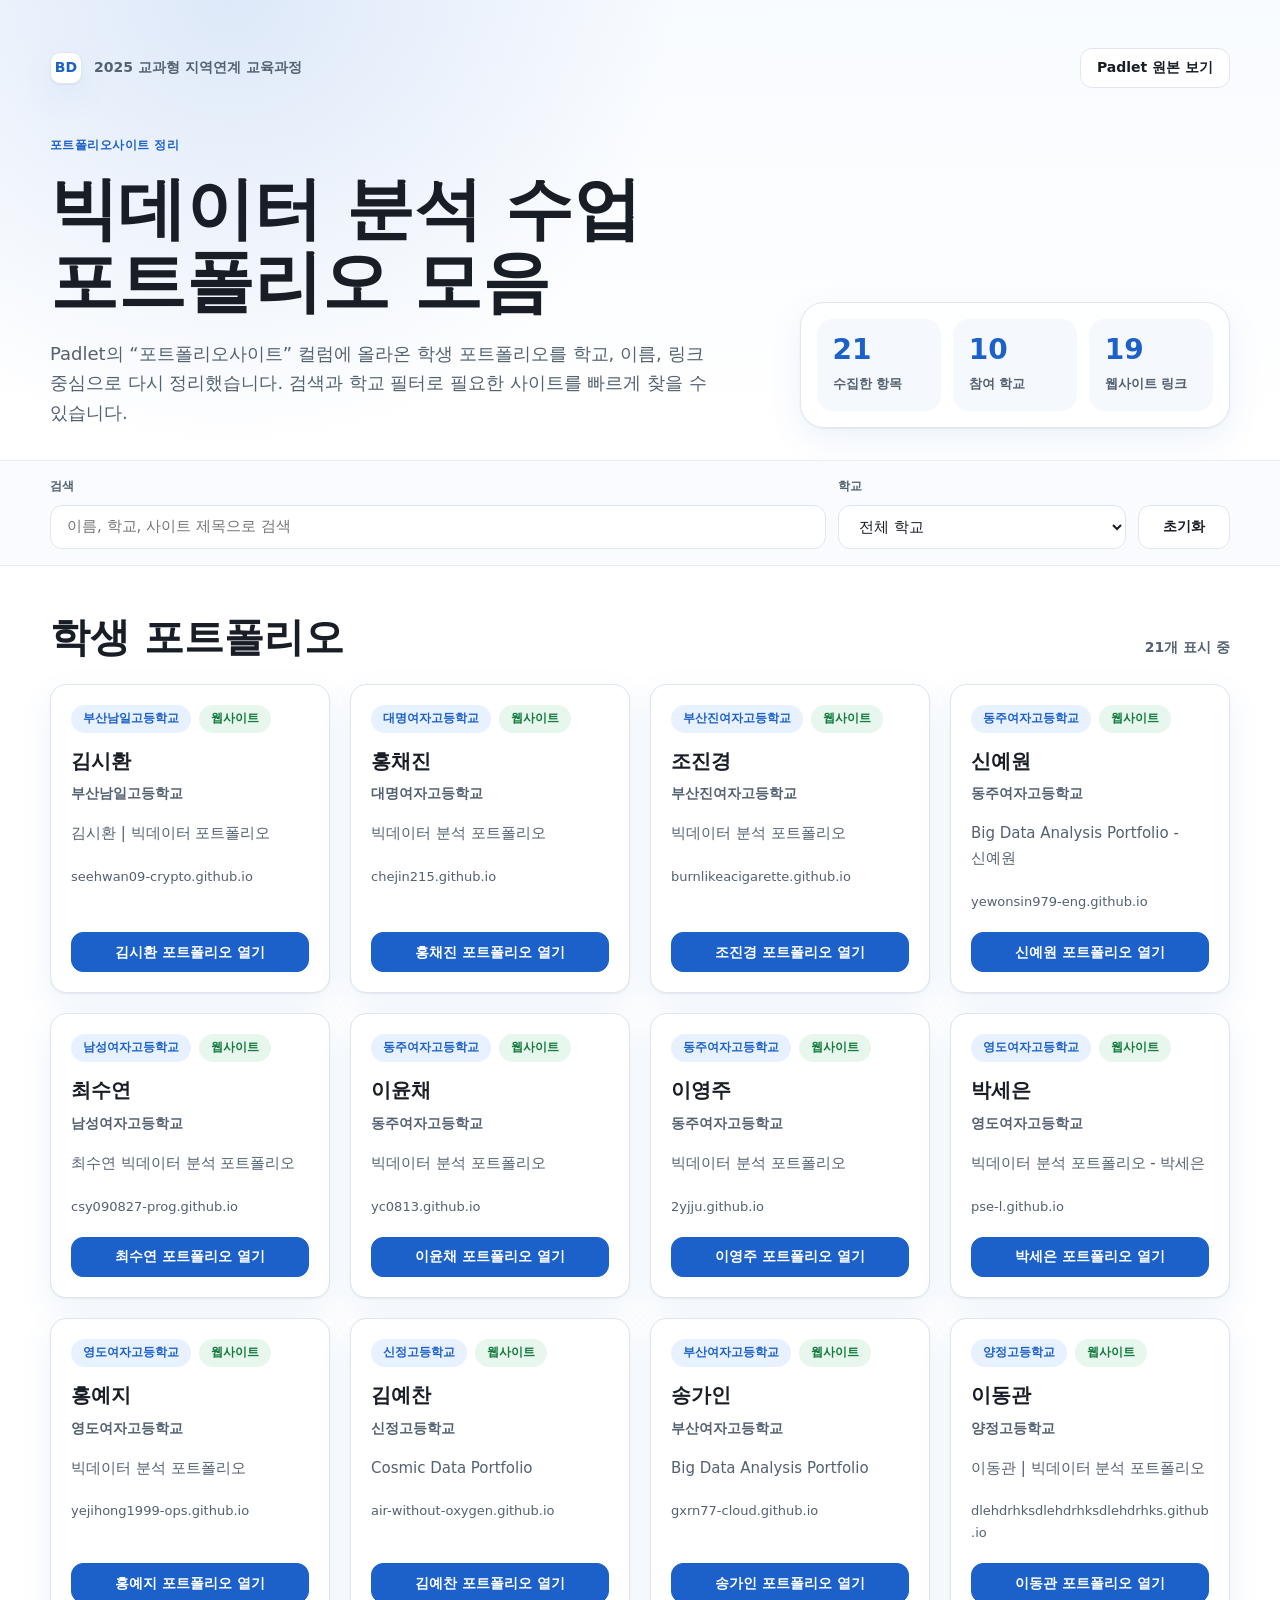
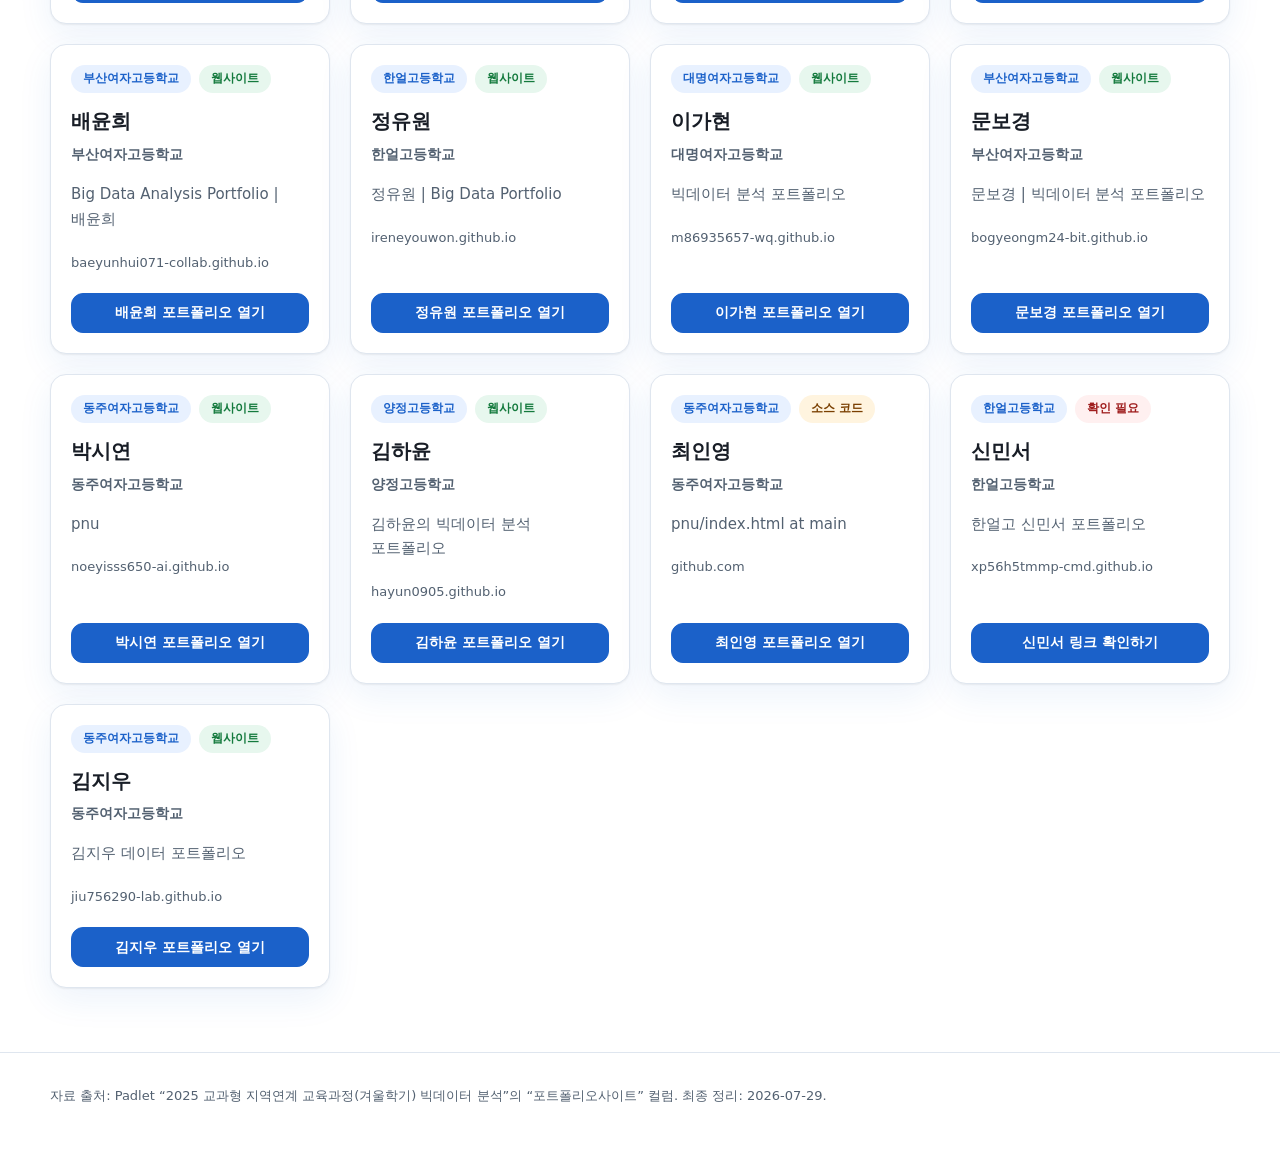
==== index.html @ 5f6cdd23 "Add files via upload" ====
<!doctype html>
<html lang="ko">
<head>
  <meta charset="utf-8">
  <meta name="viewport" content="width=device-width, initial-scale=1">
  <title>빅데이터 분석 포트폴리오 사이트 모음</title>
  <meta name="description" content="2025 교과형 지역연계 교육과정 빅데이터 분석 수업의 학생 포트폴리오 사이트를 학교별로 정리한 웹페이지입니다.">
  <style>
    :root {
      --surface-primary: #ffffff;
      --surface-secondary: #f5f8fc;
      --surface-elevated: #ffffff;
      --text-primary: #181d26;
      --text-secondary: #536171;
      --text-muted: #536171;
      --border-default: #dfe6ef;
      --border-strong: #b8c7da;
      --accent-primary: #1b61c9;
      --accent-hover: #154fa5;
      --accent-soft: #e8f1ff;
      --success: #147a3d;
      --warning: #7a3f00;
      --shadow-card: 0 1px 2px rgb(0 0 0 / 0.06), 0 12px 34px rgb(27 97 201 / 0.08);
      --space-2: 8px;
      --space-3: 12px;
      --space-4: 16px;
      --space-5: 20px;
      --space-6: 24px;
      --space-8: 32px;
      --space-12: 48px;
      --space-16: 64px;
      --radius-card: 16px;
      --radius-control: 12px;
    }

    * {
      box-sizing: border-box;
    }

    html {
      scroll-behavior: smooth;
    }

    body {
      margin: 0;
      color: var(--text-primary);
      background:
        radial-gradient(circle at 18% 0%, rgb(27 97 201 / 0.12), transparent 28rem),
        linear-gradient(180deg, #f8fbff 0%, var(--surface-primary) 28rem);
      font-family: Pretendard, "Segoe UI", "Apple SD Gothic Neo", "Malgun Gothic", system-ui, sans-serif;
      line-height: 1.65;
    }

    a {
      color: inherit;
    }

    .page {
      width: min(1180px, calc(100% - 32px));
      margin: 0 auto;
    }

    .hero {
      padding: var(--space-12) 0 var(--space-8);
    }

    .topbar {
      display: flex;
      align-items: center;
      justify-content: space-between;
      gap: var(--space-4);
      margin-bottom: var(--space-12);
    }

    .brand {
      display: inline-flex;
      align-items: center;
      gap: var(--space-3);
      color: var(--text-secondary);
      font-size: 14px;
      font-weight: 700;
    }

    .brand-mark {
      display: grid;
      width: 32px;
      height: 32px;
      place-items: center;
      border: 1px solid var(--border-default);
      border-radius: 10px;
      color: var(--accent-primary);
      background: var(--surface-elevated);
      box-shadow: var(--shadow-card);
      font-weight: 900;
    }

    .source-link,
    .reset-button,
    .card-link {
      display: inline-flex;
      min-height: 40px;
      align-items: center;
      justify-content: center;
      border-radius: var(--radius-control);
      border: 1px solid var(--border-default);
      background: var(--surface-elevated);
      color: var(--text-primary);
      font-size: 14px;
      font-weight: 750;
      text-decoration: none;
      transition: transform 160ms ease, border-color 160ms ease, background-color 160ms ease, color 160ms ease;
    }

    .source-link {
      padding: 0 var(--space-4);
    }

    .source-link:hover,
    .reset-button:hover {
      border-color: var(--border-strong);
      background: var(--accent-soft);
    }

    .source-link:focus-visible,
    .reset-button:focus-visible,
    .card-link:focus-visible,
    .control:focus-visible {
      outline: 3px solid rgb(27 97 201 / 0.24);
      outline-offset: 2px;
      border-color: var(--accent-primary);
    }

    .source-link:active,
    .reset-button:active,
    .card-link:active {
      transform: translateY(1px);
    }

    .hero-grid {
      display: grid;
      grid-template-columns: minmax(0, 1.25fr) minmax(18rem, 0.75fr);
      gap: var(--space-8);
      align-items: end;
    }

    .eyebrow {
      margin: 0 0 var(--space-4);
      color: var(--accent-primary);
      font-size: 12px;
      font-weight: 850;
      letter-spacing: 0.04em;
    }

    h1 {
      max-width: 780px;
      margin: 0;
      font-size: clamp(2.25rem, 6vw, 4.25rem);
      font-weight: 850;
      line-height: 1.08;
      letter-spacing: 0;
      word-break: keep-all;
    }

    h1 .title-line {
      display: block;
    }

    .hero-copy {
      max-width: 62ch;
      margin: var(--space-5) 0 0;
      color: var(--text-secondary);
      font-size: 18px;
      word-break: keep-all;
    }

    .summary {
      display: grid;
      grid-template-columns: repeat(3, 1fr);
      gap: var(--space-3);
      padding: var(--space-4);
      border: 1px solid var(--border-default);
      border-radius: 24px;
      background: rgb(255 255 255 / 0.82);
      box-shadow: var(--shadow-card);
    }

    .summary-item {
      min-width: 0;
      padding: var(--space-4);
      border-radius: 16px;
      background: var(--surface-secondary);
    }

    .summary-value {
      display: block;
      color: var(--accent-primary);
      font-size: 28px;
      font-weight: 850;
      line-height: 1.1;
    }

    .summary-label {
      display: block;
      margin-top: var(--space-2);
      color: var(--text-secondary);
      font-size: 13px;
      font-weight: 700;
    }

    .controls-section {
      position: sticky;
      top: 0;
      z-index: 10;
      padding: var(--space-4) 0;
      background: rgb(248 251 255 / 0.86);
      backdrop-filter: blur(16px);
      -webkit-backdrop-filter: blur(16px);
      border-top: 1px solid rgb(223 230 239 / 0.6);
      border-bottom: 1px solid rgb(223 230 239 / 0.8);
    }

    .controls {
      display: grid;
      grid-template-columns: minmax(0, 1fr) minmax(14rem, 18rem) auto;
      gap: var(--space-3);
      align-items: end;
    }

    .field {
      display: grid;
      gap: var(--space-2);
    }

    .field label {
      color: var(--text-secondary);
      font-size: 12px;
      font-weight: 800;
      letter-spacing: 0.04em;
    }

    .control {
      width: 100%;
      min-height: 44px;
      padding: 0 var(--space-4);
      border: 1px solid var(--border-default);
      border-radius: var(--radius-control);
      background: var(--surface-elevated);
      color: var(--text-primary);
      font: inherit;
      font-size: 15px;
      transition: border-color 160ms ease, box-shadow 160ms ease;
    }

    .reset-button {
      min-width: 92px;
      min-height: 44px;
      padding: 0 var(--space-4);
      cursor: pointer;
    }

    .section-head {
      display: flex;
      align-items: end;
      justify-content: space-between;
      gap: var(--space-5);
      padding: var(--space-12) 0 var(--space-6);
    }

    .section-head h2 {
      margin: 0;
      font-size: clamp(1.75rem, 4vw, 2.5rem);
      line-height: 1.15;
    }

    .result-count {
      color: var(--text-secondary);
      font-size: 14px;
      font-weight: 750;
      white-space: nowrap;
    }

    .portfolio-grid {
      display: grid;
      grid-template-columns: repeat(auto-fit, minmax(min(100%, 17rem), 1fr));
      gap: var(--space-5);
      padding-bottom: var(--space-16);
    }

    .card {
      display: grid;
      min-height: 260px;
      align-content: space-between;
      gap: var(--space-5);
      padding: var(--space-5);
      border: 1px solid var(--border-default);
      border-radius: var(--radius-card);
      background: var(--surface-elevated);
      box-shadow: var(--shadow-card);
      transition: transform 160ms ease, border-color 160ms ease, box-shadow 160ms ease;
    }

    .card:hover {
      transform: translateY(-3px);
      border-color: var(--border-strong);
      box-shadow: 0 2px 5px rgb(0 0 0 / 0.07), 0 18px 44px rgb(27 97 201 / 0.12);
    }

    .card-meta {
      display: flex;
      flex-wrap: wrap;
      gap: var(--space-2);
      margin-bottom: var(--space-4);
    }

    .chip {
      display: inline-flex;
      align-items: center;
      min-height: 28px;
      padding: 0 var(--space-3);
      border-radius: 999px;
      background: var(--accent-soft);
      color: var(--accent-primary);
      font-size: 12px;
      font-weight: 800;
    }

    .chip.status-source {
      background: #fff4df;
      color: var(--warning);
    }

    .chip.status-broken {
      background: #fff0f0;
      color: #9f1d1d;
    }

    .chip.status-live {
      background: #e7f7ee;
      color: var(--success);
    }

    .card h3 {
      margin: 0;
      font-size: 20px;
      line-height: 1.28;
    }

    .school {
      margin: var(--space-2) 0 0;
      color: var(--text-secondary);
      font-size: 14px;
      font-weight: 650;
    }

    .title {
      margin: var(--space-4) 0 0;
      color: var(--text-secondary);
      font-size: 15px;
      word-break: keep-all;
    }

    .host {
      margin: var(--space-5) 0 0;
      color: var(--text-muted);
      font-size: 13px;
      overflow-wrap: anywhere;
    }

    .card-link {
      width: 100%;
      padding: 0 var(--space-4);
      background: var(--accent-primary);
      color: #ffffff;
      border-color: var(--accent-primary);
    }

    .card-link:hover {
      background: var(--accent-hover);
      border-color: var(--accent-hover);
    }

    .empty {
      display: none;
      padding: var(--space-12);
      margin-bottom: var(--space-16);
      border: 1px solid var(--border-default);
      border-radius: 24px;
      background: var(--surface-secondary);
      color: var(--text-secondary);
      text-align: center;
      font-weight: 700;
    }

    .empty.is-visible {
      display: block;
    }

    footer {
      padding: var(--space-8) 0 var(--space-12);
      border-top: 1px solid var(--border-default);
      color: var(--text-muted);
      font-size: 13px;
    }

    @media (max-width: 820px) {
      .hero-grid,
      .controls {
        grid-template-columns: 1fr;
      }

      .topbar,
      .section-head {
        align-items: flex-start;
        flex-direction: column;
      }

      .summary {
        grid-template-columns: 1fr;
      }

      .controls-section {
        position: static;
      }

      .hero-copy {
        font-size: 16px;
      }
    }

    @media (prefers-reduced-motion: reduce) {
      *,
      *::before,
      *::after {
        scroll-behavior: auto !important;
        transition: none !important;
      }
    }
  </style>
</head>
<body>
  <header class="hero">
    <div class="page">
      <div class="topbar">
        <div class="brand" aria-label="수업명">
          <span class="brand-mark">BD</span>
          <span>2025 교과형 지역연계 교육과정</span>
        </div>
        <a class="source-link" href="https://padlet.com/pnumin625/2025-b37f85t7e5kp2ymr" target="_blank" rel="noopener noreferrer">Padlet 원본 보기</a>
      </div>
      <div class="hero-grid">
        <div>
          <p class="eyebrow">포트폴리오사이트 정리</p>
          <h1><span class="title-line">빅데이터 분석 수업</span><span class="title-line">포트폴리오 모음</span></h1>
          <p class="hero-copy">Padlet의 “포트폴리오사이트” 컬럼에 올라온 학생 포트폴리오를 학교, 이름, 링크 중심으로 다시 정리했습니다. 검색과 학교 필터로 필요한 사이트를 빠르게 찾을 수 있습니다.</p>
        </div>
        <div class="summary" aria-label="포트폴리오 요약">
          <div class="summary-item">
            <span class="summary-value" id="totalCount">21</span>
            <span class="summary-label">수집한 항목</span>
          </div>
          <div class="summary-item">
            <span class="summary-value" id="schoolCount">0</span>
            <span class="summary-label">참여 학교</span>
          </div>
          <div class="summary-item">
            <span class="summary-value" id="liveCount">0</span>
            <span class="summary-label">웹사이트 링크</span>
          </div>
        </div>
      </div>
    </div>
  </header>

  <section class="controls-section" aria-label="검색과 필터">
    <div class="page controls">
      <div class="field">
        <label for="searchInput">검색</label>
        <input class="control" id="searchInput" type="search" placeholder="이름, 학교, 사이트 제목으로 검색">
      </div>
      <div class="field">
        <label for="schoolFilter">학교</label>
        <select class="control" id="schoolFilter">
          <option value="all">전체 학교</option>
        </select>
      </div>
      <button class="reset-button" type="button" id="resetButton">초기화</button>
    </div>
  </section>

  <main class="page">
    <div class="section-head">
      <h2>학생 포트폴리오</h2>
      <div class="result-count" id="resultCount" aria-live="polite">21개 표시 중</div>
    </div>
    <section class="portfolio-grid" id="portfolioGrid" aria-label="학생 포트폴리오 카드"></section>
    <div class="empty" id="emptyState">조건에 맞는 포트폴리오가 없습니다. 검색어를 줄이거나 학교 필터를 전체로 바꿔보세요.</div>
  </main>

  <footer>
    <div class="page">자료 출처: Padlet “2025 교과형 지역연계 교육과정(겨울학기) 빅데이터 분석”의 “포트폴리오사이트” 컬럼. 최종 정리: 2026-07-29.</div>
  </footer>

  <script>
    const portfolios = [
      { name: "김시환", school: "부산남일고등학교", title: "김시환 | 빅데이터 포트폴리오", url: "https://seehwan09-crypto.github.io/PNU/#projects", status: "live" },
      { name: "홍채진", school: "대명여자고등학교", title: "빅데이터 분석 포트폴리오", url: "https://chejin215.github.io/pnu/index.html", status: "live" },
      { name: "조진경", school: "부산진여자고등학교", title: "빅데이터 분석 포트폴리오", url: "https://burnlikeacigarette.github.io/PNU/index.HTML", status: "live" },
      { name: "신예원", school: "동주여자고등학교", title: "Big Data Analysis Portfolio - 신예원", url: "https://yewonsin979-eng.github.io/pnu/", status: "live" },
      { name: "최수연", school: "남성여자고등학교", title: "최수연 빅데이터 분석 포트폴리오", url: "https://csy090827-prog.github.io/pnu/index.html", status: "live" },
      { name: "이윤채", school: "동주여자고등학교", title: "빅데이터 분석 포트폴리오", url: "https://yc0813.github.io/pnuu/", status: "live" },
      { name: "이영주", school: "동주여자고등학교", title: "빅데이터 분석 포트폴리오", url: "https://2yjju.github.io/PNU/index.html", status: "live" },
      { name: "박세은", school: "영도여자고등학교", title: "빅데이터 분석 포트폴리오 - 박세은", url: "https://pse-l.github.io/PNU/", status: "live" },
      { name: "홍예지", school: "영도여자고등학교", title: "빅데이터 분석 포트폴리오", url: "https://yejihong1999-ops.github.io/PNU/", status: "live" },
      { name: "김예찬", school: "신정고등학교", title: "Cosmic Data Portfolio", url: "https://air-without-oxygen.github.io/pnu/", status: "live" },
      { name: "송가인", school: "부산여자고등학교", title: "Big Data Analysis Portfolio", url: "https://gxrn77-cloud.github.io/pnu/index.html", status: "live" },
      { name: "이동관", school: "양정고등학교", title: "이동관 | 빅데이터 분석 포트폴리오", url: "https://dlehdrhksdlehdrhksdlehdrhks.github.io/pnu/index.html", status: "live" },
      { name: "배윤희", school: "부산여자고등학교", title: "Big Data Analysis Portfolio | 배윤희", url: "https://baeyunhui071-collab.github.io/PNU/index.html", status: "live" },
      { name: "정유원", school: "한얼고등학교", title: "정유원 | Big Data Portfolio", url: "https://ireneyouwon.github.io/pnu/index.html", status: "live" },
      { name: "이가현", school: "대명여자고등학교", title: "빅데이터 분석 포트폴리오", url: "https://m86935657-wq.github.io/pnu/index.html", status: "live" },
      { name: "문보경", school: "부산여자고등학교", title: "문보경 | 빅데이터 분석 포트폴리오", url: "https://bogyeongm24-bit.github.io/pnu/index.html", status: "live" },
      { name: "박시연", school: "동주여자고등학교", title: "pnu", url: "https://noeyisss650-ai.github.io/pnu/", status: "live" },
      { name: "김하윤", school: "양정고등학교", title: "김하윤의 빅데이터 분석 포트폴리오", url: "https://hayun0905.github.io/PNU/index.html", status: "live" },
      { name: "최인영", school: "동주여자고등학교", title: "pnu/index.html at main", url: "https://github.com/choilnyoung090830-debug/pnu/blob/main/index.html", status: "source" },
      { name: "신민서", school: "한얼고등학교", title: "한얼고 신민서 포트폴리오", url: "https://xp56h5tmmp-cmd.github.io/pnu/index.html", status: "broken" },
      { name: "김지우", school: "동주여자고등학교", title: "김지우 데이터 포트폴리오", url: "https://jiu756290-lab.github.io/pnu/index.html", status: "live" }
    ];

    const grid = document.querySelector("#portfolioGrid");
    const searchInput = document.querySelector("#searchInput");
    const schoolFilter = document.querySelector("#schoolFilter");
    const resultCount = document.querySelector("#resultCount");
    const emptyState = document.querySelector("#emptyState");
    const resetButton = document.querySelector("#resetButton");

    const schools = [...new Set(portfolios.map((item) => item.school))].sort((a, b) => a.localeCompare(b, "ko"));
    const liveItems = portfolios.filter((item) => item.status === "live");

    document.querySelector("#totalCount").textContent = portfolios.length;
    document.querySelector("#schoolCount").textContent = schools.length;
    document.querySelector("#liveCount").textContent = liveItems.length;

    for (const school of schools) {
      const option = document.createElement("option");
      option.value = school;
      option.textContent = school;
      schoolFilter.append(option);
    }

    function hostFromUrl(url) {
      try {
        return new URL(url).host;
      } catch {
        return url;
      }
    }

    function cardTemplate(item) {
      const statusText = item.status === "live" ? "웹사이트" : item.status === "source" ? "소스 코드" : "확인 필요";
      const statusClass = item.status === "live" ? "status-live" : item.status === "source" ? "status-source" : "status-broken";
      const actionText = item.status === "broken" ? `${item.name} 링크 확인하기` : `${item.name} 포트폴리오 열기`;
      return `
        <article class="card" data-name="${item.name}" data-school="${item.school}">
          <div>
            <div class="card-meta">
              <span class="chip">${item.school}</span>
              <span class="chip ${statusClass}">${statusText}</span>
            </div>
            <h3>${item.name}</h3>
            <p class="school">${item.school}</p>
            <p class="title">${item.title}</p>
            <p class="host">${hostFromUrl(item.url)}</p>
          </div>
          <a class="card-link" href="${item.url}" target="_blank" rel="noopener noreferrer">${actionText}</a>
        </article>
      `;
    }

    function render() {
      const query = searchInput.value.trim().toLowerCase();
      const selectedSchool = schoolFilter.value;
      const filtered = portfolios.filter((item) => {
        const haystack = `${item.name} ${item.school} ${item.title} ${item.url}`.toLowerCase();
        const matchesQuery = query === "" || haystack.includes(query);
        const matchesSchool = selectedSchool === "all" || item.school === selectedSchool;
        return matchesQuery && matchesSchool;
      });

      grid.innerHTML = filtered.map(cardTemplate).join("");
      resultCount.textContent = `${filtered.length}개 표시 중`;
      emptyState.classList.toggle("is-visible", filtered.length === 0);
    }

    searchInput.addEventListener("input", render);
    schoolFilter.addEventListener("change", render);
    resetButton.addEventListener("click", () => {
      searchInput.value = "";
      schoolFilter.value = "all";
      render();
      searchInput.focus();
    });

    render();
  </script>
</body>
</html>
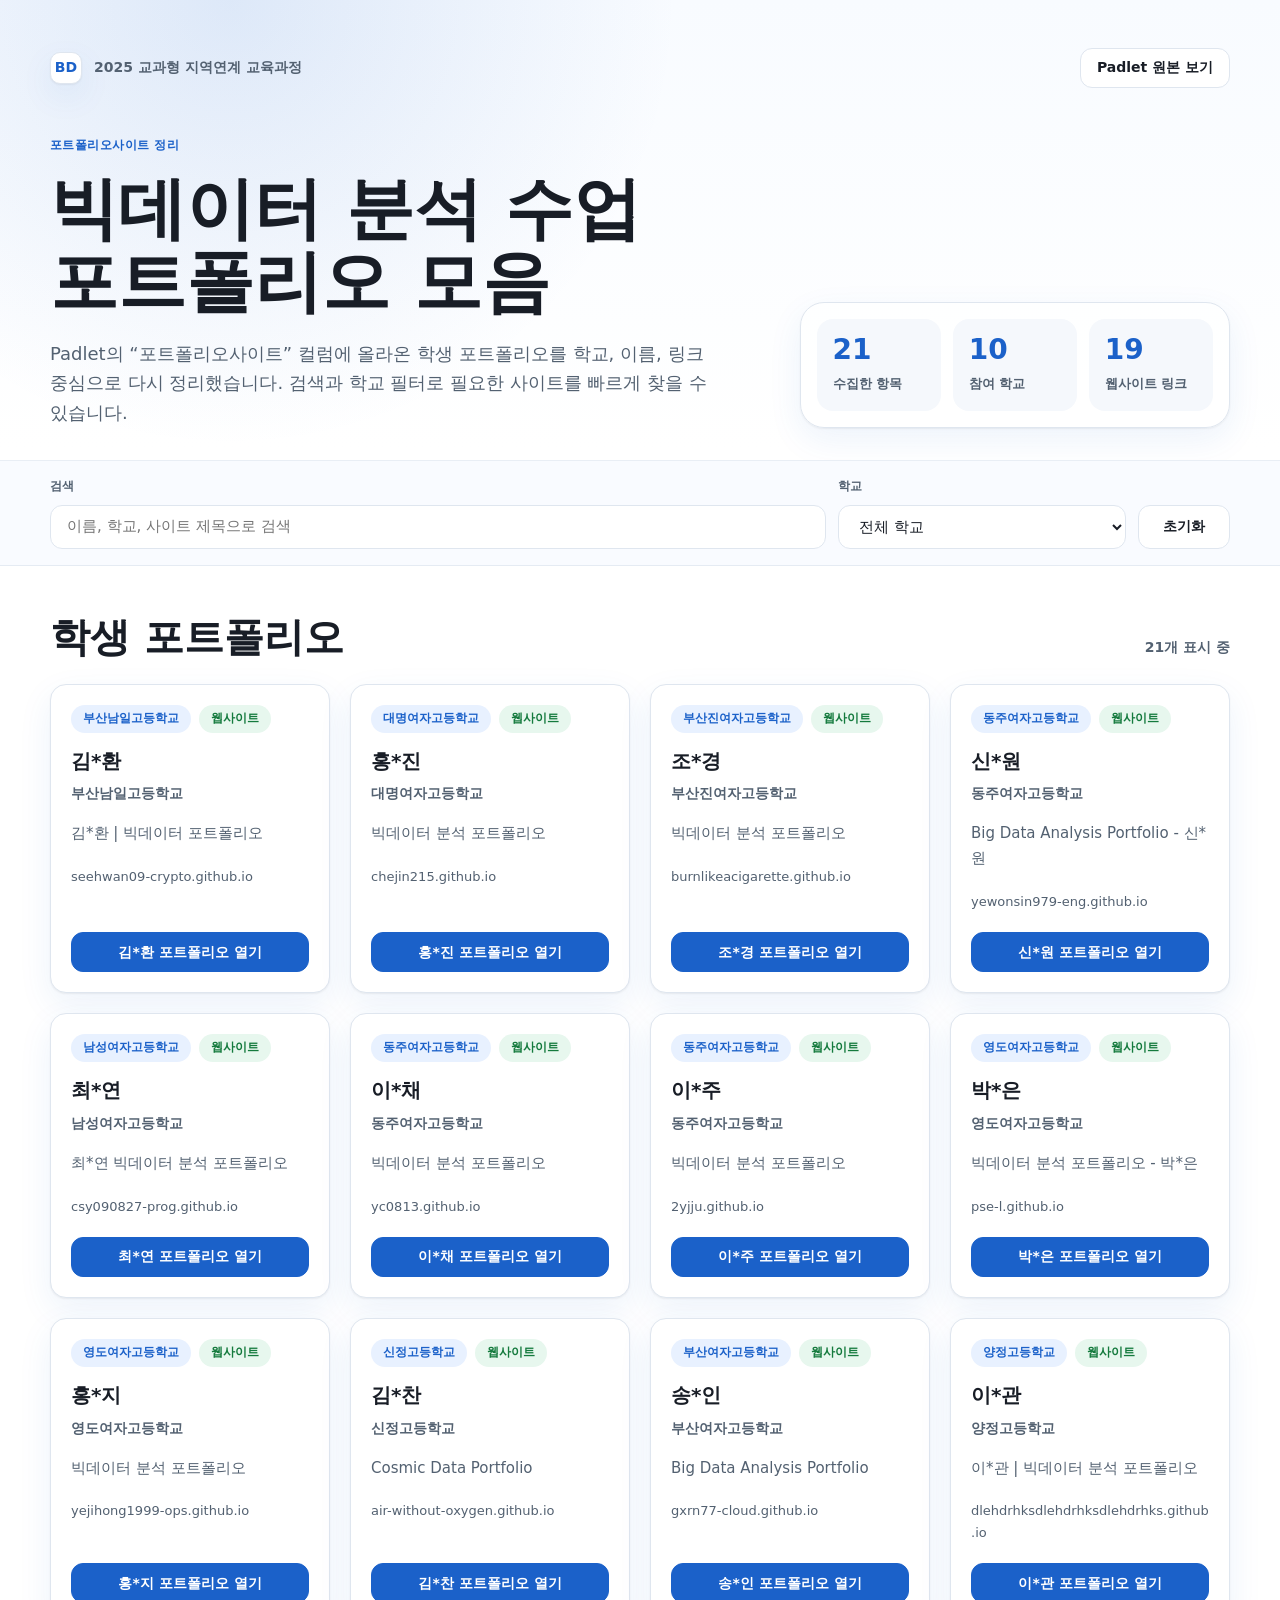
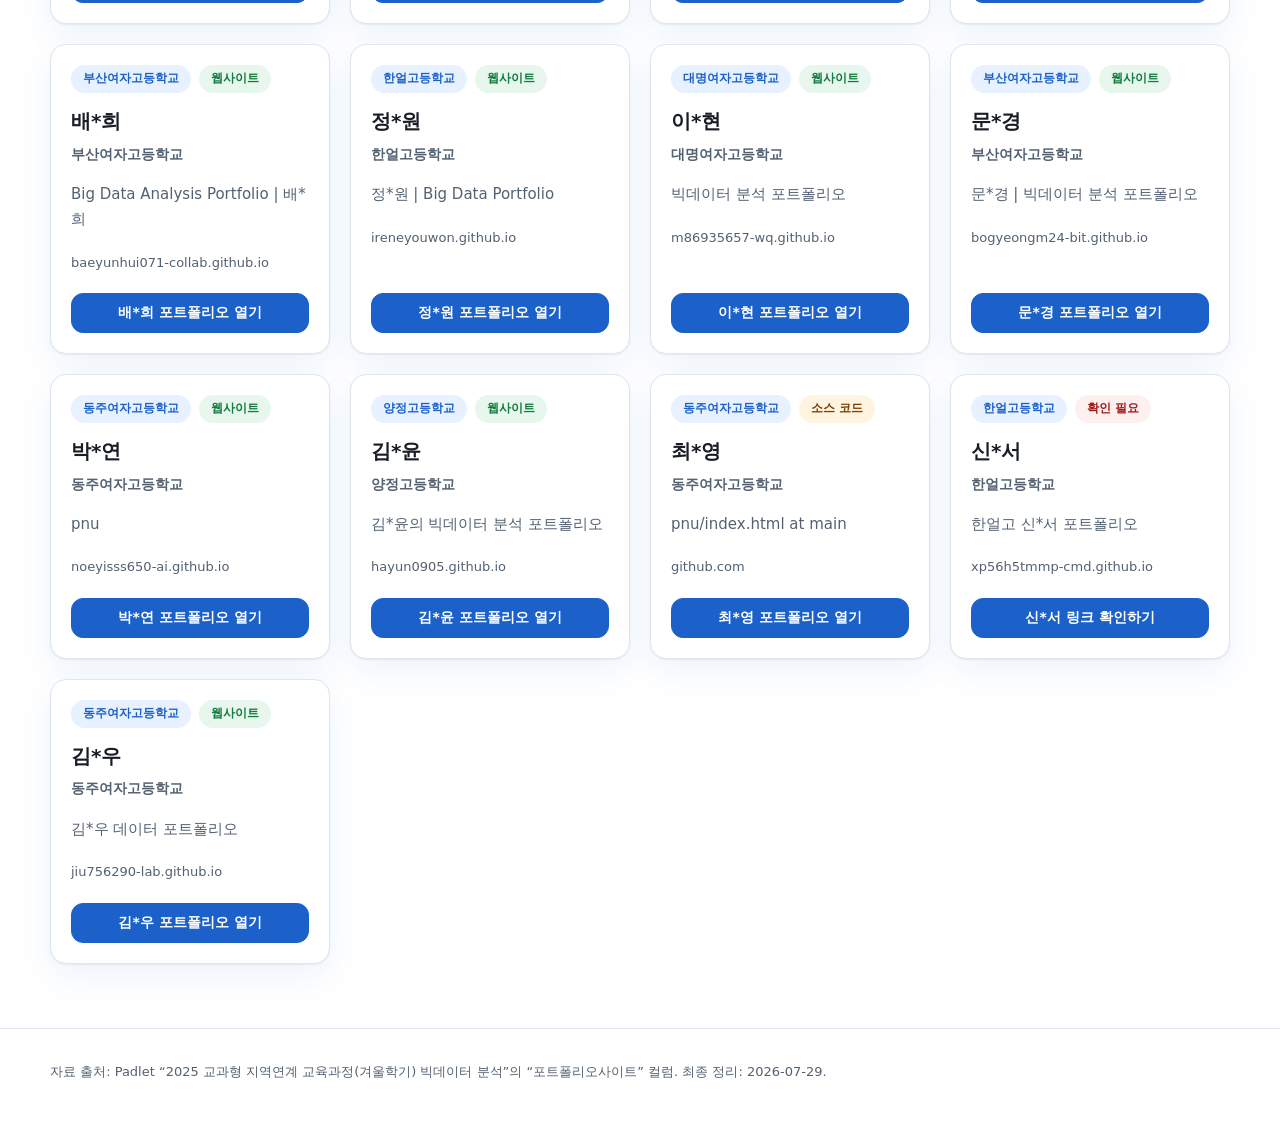
==== commit c12e7715: "Add files via upload" ====
--- a/index.html
+++ b/index.html
@@ -20,6 +20,10 @@
       --accent-soft: #e8f1ff;
       --success: #147a3d;
       --warning: #7a3f00;
+      --status-live-bg: #e7f7ee;
+      --status-source-bg: #fff4df;
+      --status-broken: #9f1d1d;
+      --status-broken-bg: #fff0f0;
       --shadow-card: 0 1px 2px rgb(0 0 0 / 0.06), 0 12px 34px rgb(27 97 201 / 0.08);
       --space-2: 8px;
       --space-3: 12px;
@@ -325,17 +329,17 @@
     }
 
     .chip.status-source {
-      background: #fff4df;
+      background: var(--status-source-bg);
       color: var(--warning);
     }
 
     .chip.status-broken {
-      background: #fff0f0;
-      color: #9f1d1d;
+      background: var(--status-broken-bg);
+      color: var(--status-broken);
     }
 
     .chip.status-live {
-      background: #e7f7ee;
+      background: var(--status-live-bg);
       color: var(--success);
     }
 
@@ -554,10 +558,26 @@
       }
     }
 
+    function maskName(name) {
+      if (name.length <= 1) {
+        return name;
+      }
+      if (name.length === 2) {
+        return `${name[0]}*`;
+      }
+      return `${name[0]}*${name.slice(2)}`;
+    }
+
+    function maskNamesInText(text) {
+      return portfolios.reduce((current, item) => current.replaceAll(item.name, maskName(item.name)), text);
+    }
+
     function cardTemplate(item) {
       const statusText = item.status === "live" ? "웹사이트" : item.status === "source" ? "소스 코드" : "확인 필요";
       const statusClass = item.status === "live" ? "status-live" : item.status === "source" ? "status-source" : "status-broken";
-      const actionText = item.status === "broken" ? `${item.name} 링크 확인하기` : `${item.name} 포트폴리오 열기`;
+      const displayName = maskName(item.name);
+      const displayTitle = maskNamesInText(item.title);
+      const actionText = item.status === "broken" ? `${displayName} 링크 확인하기` : `${displayName} 포트폴리오 열기`;
       return `
         <article class="card" data-name="${item.name}" data-school="${item.school}">
           <div>
@@ -565,9 +585,9 @@
               <span class="chip">${item.school}</span>
               <span class="chip ${statusClass}">${statusText}</span>
             </div>
-            <h3>${item.name}</h3>
+            <h3>${displayName}</h3>
             <p class="school">${item.school}</p>
-            <p class="title">${item.title}</p>
+            <p class="title">${displayTitle}</p>
             <p class="host">${hostFromUrl(item.url)}</p>
           </div>
           <a class="card-link" href="${item.url}" target="_blank" rel="noopener noreferrer">${actionText}</a>
@@ -579,7 +599,7 @@
       const query = searchInput.value.trim().toLowerCase();
       const selectedSchool = schoolFilter.value;
       const filtered = portfolios.filter((item) => {
-        const haystack = `${item.name} ${item.school} ${item.title} ${item.url}`.toLowerCase();
+        const haystack = `${item.name} ${maskName(item.name)} ${item.school} ${item.title} ${maskNamesInText(item.title)} ${item.url}`.toLowerCase();
         const matchesQuery = query === "" || haystack.includes(query);
         const matchesSchool = selectedSchool === "all" || item.school === selectedSchool;
         return matchesQuery && matchesSchool;
